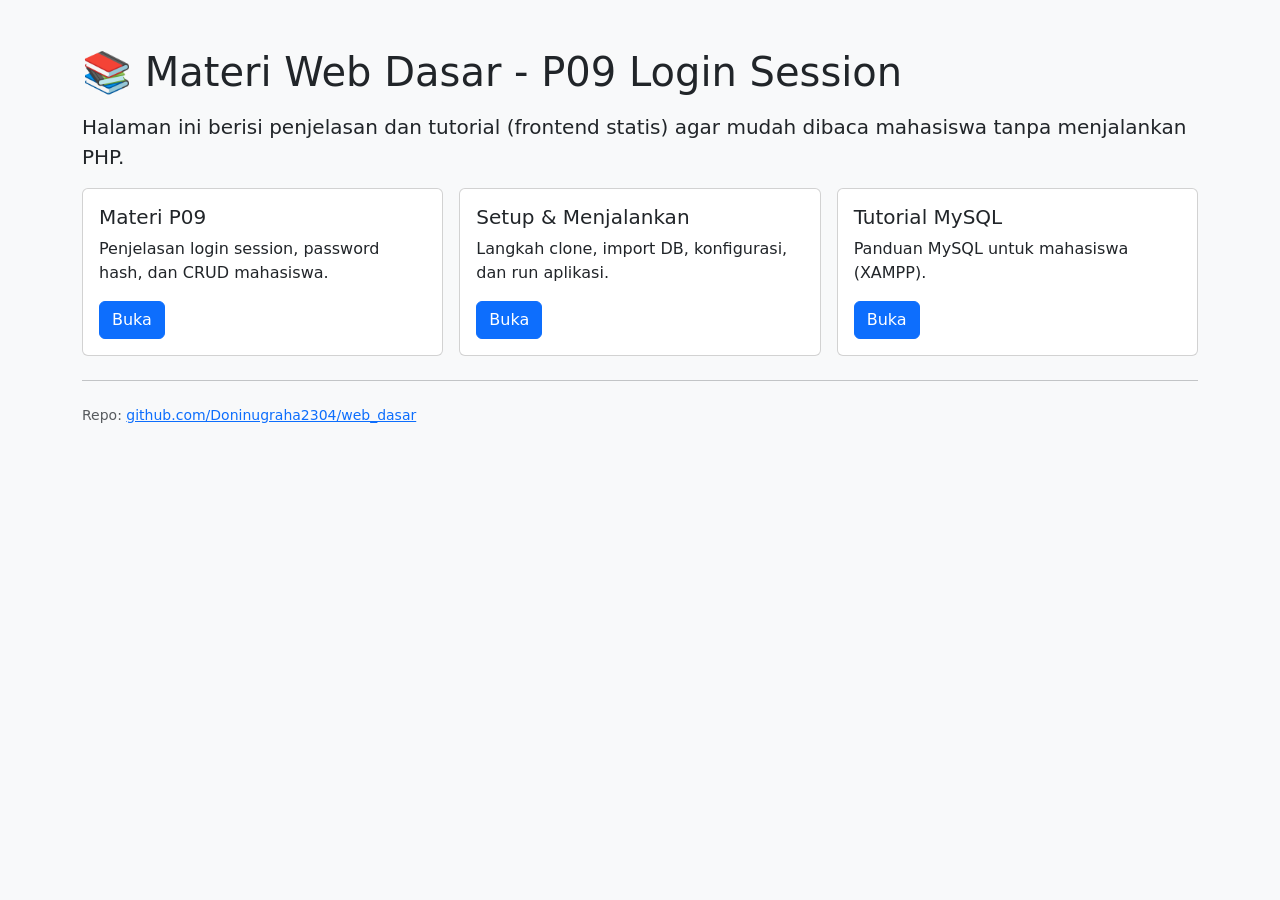
==== site/index.html @ 20e13024 "Tambah konfigurasi Vercel untuk frontend statis (materi & tutorial)" ====
<!doctype html>
<html lang="id">
<head>
  <meta charset="UTF-8">
  <meta name="viewport" content="width=device-width, initial-scale=1">
  <title>Materi Web Dasar - P09 Login Session</title>
  <link href="https://cdn.jsdelivr.net/npm/bootstrap@5.3.3/dist/css/bootstrap.min.css" rel="stylesheet">
</head>
<body class="bg-light">
  <div class="container py-5">
    <h1 class="mb-3">📚 Materi Web Dasar - P09 Login Session</h1>
    <p class="lead">Halaman ini berisi penjelasan dan tutorial (frontend statis) agar mudah dibaca mahasiswa tanpa menjalankan PHP.</p>

    <div class="row g-3">
      <div class="col-md-4">
        <div class="card h-100">
          <div class="card-body">
            <h5 class="card-title">Materi P09</h5>
            <p class="card-text">Penjelasan login session, password hash, dan CRUD mahasiswa.</p>
            <a href="materi.html" class="btn btn-primary">Buka</a>
          </div>
        </div>
      </div>
      <div class="col-md-4">
        <div class="card h-100">
          <div class="card-body">
            <h5 class="card-title">Setup & Menjalankan</h5>
            <p class="card-text">Langkah clone, import DB, konfigurasi, dan run aplikasi.</p>
            <a href="setup.html" class="btn btn-primary">Buka</a>
          </div>
        </div>
      </div>
      <div class="col-md-4">
        <div class="card h-100">
          <div class="card-body">
            <h5 class="card-title">Tutorial MySQL</h5>
            <p class="card-text">Panduan MySQL untuk mahasiswa (XAMPP).</p>
            <a href="tutorial-mysql.html" class="btn btn-primary">Buka</a>
          </div>
        </div>
      </div>
    </div>

    <hr class="my-4">
    <p class="small text-muted">Repo: <a href="https://github.com/Doninugraha2304/web_dasar">github.com/Doninugraha2304/web_dasar</a></p>
  </div>
</body>
</html>
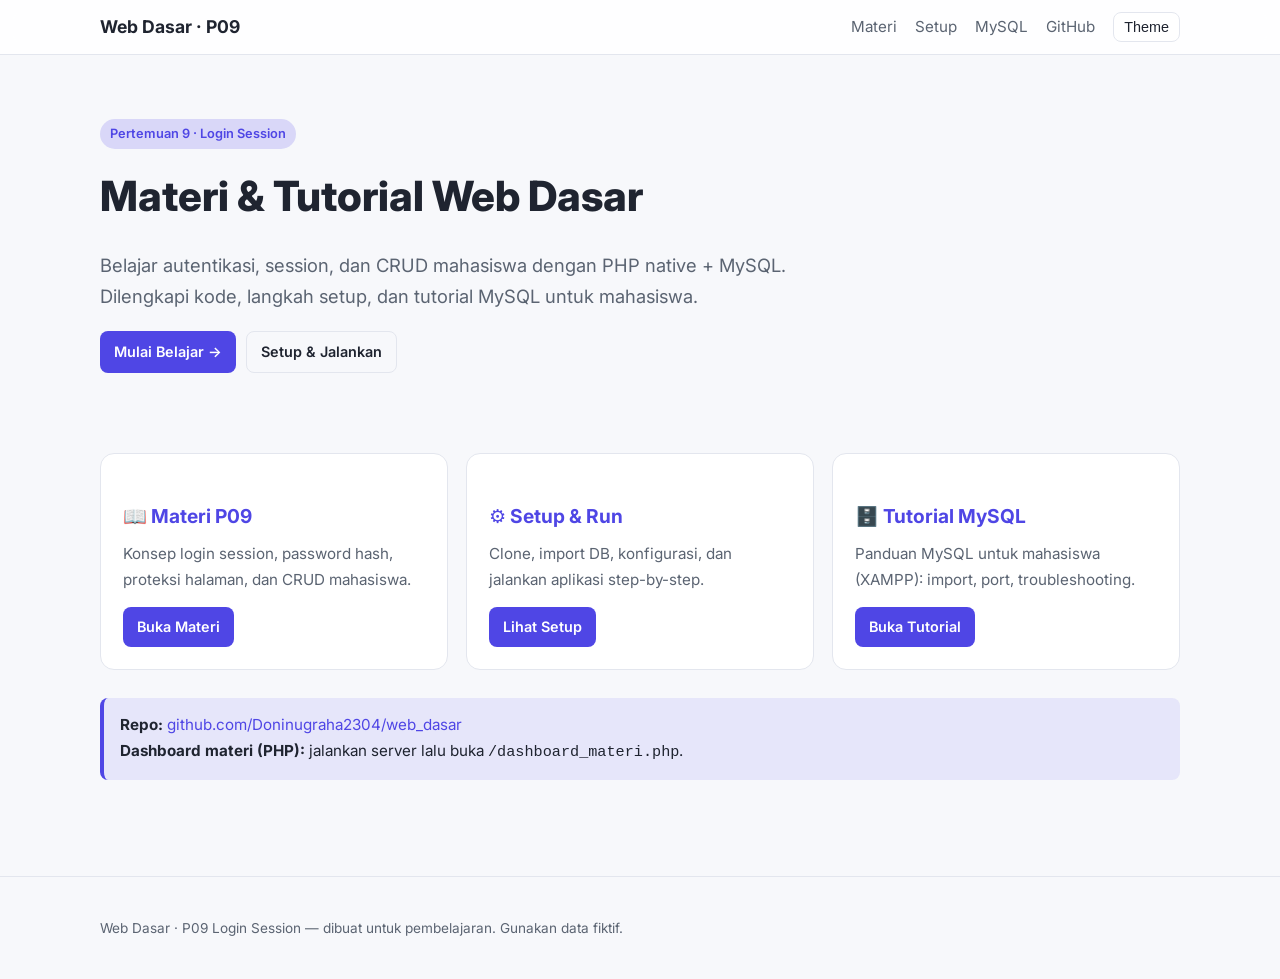
==== commit b07a8979: "Redesign dokumentasi frontend ala Claude (dark/light, copy code, sidebar)" ====
--- a/site/index.html
+++ b/site/index.html
@@ -3,46 +3,70 @@
 <head>
   <meta charset="UTF-8">
   <meta name="viewport" content="width=device-width, initial-scale=1">
-  <title>Materi Web Dasar - P09 Login Session</title>
-  <link href="https://cdn.jsdelivr.net/npm/bootstrap@5.3.3/dist/css/bootstrap.min.css" rel="stylesheet">
+  <title>Materi Web Dasar — P09 Login Session</title>
+  <link rel="preconnect" href="https://fonts.googleapis.com">
+  <link href="https://fonts.googleapis.com/css2?family=Inter:wght@400;600;700;800&family=JetBrains+Mono:wght@400;600&display=swap" rel="stylesheet">
+  <link href="assets/style.css" rel="stylesheet">
 </head>
-<body class="bg-light">
-  <div class="container py-5">
-    <h1 class="mb-3">📚 Materi Web Dasar - P09 Login Session</h1>
-    <p class="lead">Halaman ini berisi penjelasan dan tutorial (frontend statis) agar mudah dibaca mahasiswa tanpa menjalankan PHP.</p>
+<body>
+  <nav class="navbar">
+    <div class="container" style="display:flex;justify-content:space-between;align-items:center;">
+      <a class="brand" href="index.html">Web Dasar · P09</a>
+      <div class="nav-links">
+        <a href="materi.html">Materi</a>
+        <a href="setup.html">Setup</a>
+        <a href="tutorial-mysql.html">MySQL</a>
+        <a href="https://github.com/Doninugraha2304/web_dasar" target="_blank">GitHub</a>
+        <button id="themeToggle" class="toggle-btn">Theme</button>
+      </div>
+    </div>
+  </nav>
 
-    <div class="row g-3">
-      <div class="col-md-4">
-        <div class="card h-100">
-          <div class="card-body">
-            <h5 class="card-title">Materi P09</h5>
-            <p class="card-text">Penjelasan login session, password hash, dan CRUD mahasiswa.</p>
-            <a href="materi.html" class="btn btn-primary">Buka</a>
-          </div>
+  <header class="hero">
+    <div class="container">
+      <span class="badge-soft">Pertemuan 9 · Login Session</span>
+      <h1>Materi & Tutorial Web Dasar</h1>
+      <p>Belajar autentikasi, session, dan CRUD mahasiswa dengan PHP native + MySQL. Dilengkapi kode, langkah setup, dan tutorial MySQL untuk mahasiswa.</p>
+      <div style="display:flex;gap:10px;margin-top:18px;">
+        <a class="btn" href="materi.html">Mulai Belajar →</a>
+        <a class="btn btn-outline" href="setup.html">Setup & Jalankan</a>
+      </div>
+    </div>
+  </header>
+
+  <section class="section">
+    <div class="container">
+      <div class="grid grid-3">
+        <div class="card">
+          <h3>📖 Materi P09</h3>
+          <p>Konsep login session, password hash, proteksi halaman, dan CRUD mahasiswa.</p>
+          <a class="btn" href="materi.html">Buka Materi</a>
+        </div>
+        <div class="card">
+          <h3>⚙️ Setup & Run</h3>
+          <p>Clone, import DB, konfigurasi, dan jalankan aplikasi step-by-step.</p>
+          <a class="btn" href="setup.html">Lihat Setup</a>
+        </div>
+        <div class="card">
+          <h3>🗄️ Tutorial MySQL</h3>
+          <p>Panduan MySQL untuk mahasiswa (XAMPP): import, port, troubleshooting.</p>
+          <a class="btn" href="tutorial-mysql.html">Buka Tutorial</a>
         </div>
       </div>
-      <div class="col-md-4">
-        <div class="card h-100">
-          <div class="card-body">
-            <h5 class="card-title">Setup & Menjalankan</h5>
-            <p class="card-text">Langkah clone, import DB, konfigurasi, dan run aplikasi.</p>
-            <a href="setup.html" class="btn btn-primary">Buka</a>
-          </div>
-        </div>
-      </div>
-      <div class="col-md-4">
-        <div class="card h-100">
-          <div class="card-body">
-            <h5 class="card-title">Tutorial MySQL</h5>
-            <p class="card-text">Panduan MySQL untuk mahasiswa (XAMPP).</p>
-            <a href="tutorial-mysql.html" class="btn btn-primary">Buka</a>
-          </div>
-        </div>
+
+      <div class="callout" style="margin-top:28px;">
+        <strong>Repo:</strong> <a href="https://github.com/Doninugraha2304/web_dasar" target="_blank">github.com/Doninugraha2304/web_dasar</a><br>
+        <strong>Dashboard materi (PHP):</strong> jalankan server lalu buka <code>/dashboard_materi.php</code>.
       </div>
     </div>
+  </section>
 
-    <hr class="my-4">
-    <p class="small text-muted">Repo: <a href="https://github.com/Doninugraha2304/web_dasar">github.com/Doninugraha2304/web_dasar</a></p>
-  </div>
+  <footer>
+    <div class="container">
+      Web Dasar · P09 Login Session — dibuat untuk pembelajaran. Gunakan data fiktif.
+    </div>
+  </footer>
+
+  <script src="assets/app.js"></script>
 </body>
 </html>
--- a/site/assets/style.css
+++ b/site/assets/style.css
@@ -0,0 +1,139 @@
+:root {
+  --bg: #0f1115;
+  --panel: #171a21;
+  --card: #1e222b;
+  --text: #e6e8ec;
+  --muted: #9aa3b2;
+  --accent: #7c8cff;
+  --accent-2: #4fd1c5;
+  --border: #2a2f3a;
+  --code-bg: #0b0d12;
+  --success: #4ade80;
+  --warning: #fbbf24;
+}
+[data-theme="light"] {
+  --bg: #f7f8fb;
+  --panel: #ffffff;
+  --card: #ffffff;
+  --text: #1f2430;
+  --muted: #5b6472;
+  --accent: #4f46e5;
+  --accent-2: #0ea5e9;
+  --border: #e3e6ee;
+  --code-bg: #0f172a;
+}
+* { box-sizing: border-box; }
+html { scroll-behavior: smooth; }
+body {
+  margin: 0;
+  font-family: "Inter", "Segoe UI", system-ui, -apple-system, sans-serif;
+  background: var(--bg);
+  color: var(--text);
+  line-height: 1.7;
+}
+a { color: var(--accent); text-decoration: none; }
+a:hover { text-decoration: underline; }
+
+.navbar {
+  position: sticky; top: 0; z-index: 1000;
+  background: color-mix(in srgb, var(--panel) 85%, transparent);
+  backdrop-filter: blur(10px);
+  border-bottom: 1px solid var(--border);
+  padding: 12px 0;
+}
+.navbar .brand { font-weight: 700; font-size: 1.1rem; color: var(--text); }
+.navbar .nav-links { display: flex; gap: 18px; align-items: center; }
+.navbar .nav-links a { color: var(--muted); font-size: 0.95rem; }
+.navbar .nav-links a:hover { color: var(--text); text-decoration: none; }
+.toggle-btn {
+  background: var(--card); border: 1px solid var(--border); color: var(--text);
+  border-radius: 8px; padding: 6px 10px; cursor: pointer; font-size: 0.9rem;
+}
+
+.container { max-width: 1120px; margin: 0 auto; padding: 0 20px; }
+.hero {
+  padding: 64px 0 40px;
+}
+.hero h1 { font-size: 2.6rem; font-weight: 800; margin: 0 0 12px; }
+.hero p { color: var(--muted); font-size: 1.15rem; max-width: 720px; }
+.badge-soft {
+  display: inline-block; padding: 4px 10px; border-radius: 999px;
+  background: color-mix(in srgb, var(--accent) 18%, transparent);
+  color: var(--accent); font-size: 0.8rem; font-weight: 600; margin-bottom: 12px;
+}
+
+.grid { display: grid; gap: 18px; }
+.grid-3 { grid-template-columns: repeat(auto-fit, minmax(260px, 1fr)); }
+
+.card {
+  background: var(--card); border: 1px solid var(--border);
+  border-radius: 14px; padding: 22px; transition: transform .2s, border-color .2s;
+}
+.card:hover { transform: translateY(-4px); border-color: var(--accent); }
+.card h3 { margin: 0 0 8px; font-size: 1.15rem; }
+.card p { color: var(--muted); margin: 0 0 14px; font-size: 0.95rem; }
+.btn {
+  display: inline-flex; align-items: center; gap: 6px;
+  background: var(--accent); color: #fff; border: none;
+  padding: 8px 14px; border-radius: 8px; font-weight: 600; font-size: 0.9rem;
+  cursor: pointer; transition: opacity .2s;
+}
+.btn:hover { opacity: .85; text-decoration: none; color: #fff; }
+.btn-outline {
+  background: transparent; border: 1px solid var(--border); color: var(--text);
+}
+
+.section { padding: 40px 0; }
+.section h2 { font-size: 1.6rem; margin: 0 0 16px; }
+.section h3 { font-size: 1.2rem; margin: 24px 0 8px; color: var(--accent); }
+
+.layout { display: grid; grid-template-columns: 240px 1fr; gap: 32px; }
+@media (max-width: 860px) { .layout { grid-template-columns: 1fr; } }
+
+.sidebar {
+  position: sticky; top: 80px; align-self: start;
+  background: var(--panel); border: 1px solid var(--border); border-radius: 12px;
+  padding: 16px;
+}
+.sidebar a { display: block; color: var(--muted); padding: 6px 8px; border-radius: 6px; font-size: 0.9rem; }
+.sidebar a:hover { background: var(--card); color: var(--text); text-decoration: none; }
+.sidebar .title { font-size: 0.75rem; text-transform: uppercase; color: var(--muted); margin-bottom: 8px; letter-spacing: .08em; }
+
+.code-block {
+  background: var(--code-bg); border: 1px solid var(--border); border-radius: 10px;
+  padding: 16px; position: relative; overflow-x: auto; margin: 12px 0;
+  font-family: "JetBrains Mono", "Fira Code", Consolas, monospace;
+  font-size: 0.88rem; line-height: 1.6;
+}
+.code-block pre { margin: 0; color: #e2e8f0; white-space: pre; }
+.copy-btn {
+  position: absolute; top: 8px; right: 8px;
+  background: var(--card); border: 1px solid var(--border); color: var(--muted);
+  border-radius: 6px; padding: 4px 8px; font-size: 0.75rem; cursor: pointer;
+}
+.copy-btn:hover { color: var(--text); }
+
+.callout {
+  border-left: 4px solid var(--accent); background: color-mix(in srgb, var(--accent) 10%, transparent);
+  padding: 14px 16px; border-radius: 8px; margin: 16px 0; font-size: 0.95rem;
+}
+.callout.success { border-color: var(--success); background: color-mix(in srgb, var(--success) 10%, transparent); }
+.callout.warning { border-color: var(--warning); background: color-mix(in srgb, var(--warning) 10%, transparent); }
+
+.step { display: flex; gap: 14px; margin: 14px 0; }
+.step .num {
+  flex: 0 0 34px; height: 34px; border-radius: 50%;
+  background: var(--accent); color: #fff; display: flex; align-items: center; justify-content: center;
+  font-weight: 700; font-size: 0.9rem;
+}
+.step .body { flex: 1; }
+.step .body h4 { margin: 0 0 4px; font-size: 1rem; }
+.step .body p { color: var(--muted); margin: 0; font-size: 0.95rem; }
+
+table { width: 100%; border-collapse: collapse; margin: 12px 0; }
+table th, table td { padding: 10px 12px; border: 1px solid var(--border); font-size: 0.9rem; }
+table th { background: var(--panel); }
+
+footer { padding: 40px 0; color: var(--muted); font-size: 0.85rem; border-top: 1px solid var(--border); margin-top: 40px; }
+ul.clean { padding-left: 18px; }
+ul.clean li { margin: 6px 0; }
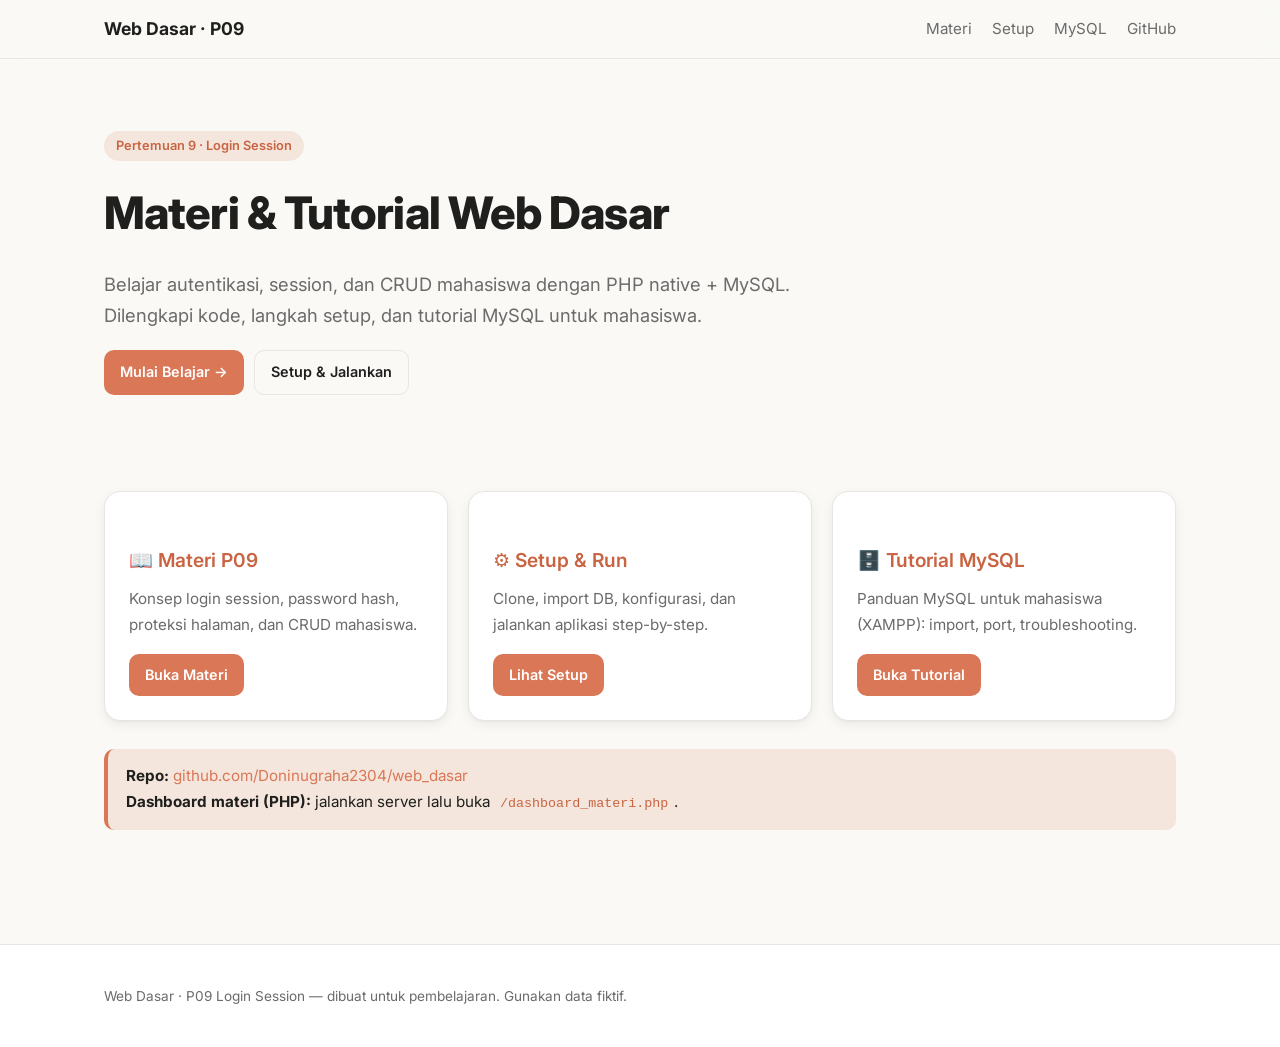
==== commit e274ae8e: "Light mode only dengan tema warna Claude (warm cream + terracotta)" ====
--- a/site/index.html
+++ b/site/index.html
@@ -17,7 +17,6 @@
         <a href="setup.html">Setup</a>
         <a href="tutorial-mysql.html">MySQL</a>
         <a href="https://github.com/Doninugraha2304/web_dasar" target="_blank">GitHub</a>
-        <button id="themeToggle" class="toggle-btn">Theme</button>
       </div>
     </div>
   </nav>
--- a/site/assets/style.css
+++ b/site/assets/style.css
@@ -1,26 +1,18 @@
 :root {
-  --bg: #0f1115;
-  --panel: #171a21;
-  --card: #1e222b;
-  --text: #e6e8ec;
-  --muted: #9aa3b2;
-  --accent: #7c8cff;
-  --accent-2: #4fd1c5;
-  --border: #2a2f3a;
-  --code-bg: #0b0d12;
-  --success: #4ade80;
-  --warning: #fbbf24;
-}
-[data-theme="light"] {
-  --bg: #f7f8fb;
+  --bg: #faf9f6;
   --panel: #ffffff;
   --card: #ffffff;
-  --text: #1f2430;
-  --muted: #5b6472;
-  --accent: #4f46e5;
-  --accent-2: #0ea5e9;
-  --border: #e3e6ee;
-  --code-bg: #0f172a;
+  --text: #1f1f1e;
+  --muted: #6b6b6b;
+  --accent: #D97757;
+  --accent-hover: #C96442;
+  --accent-soft: #f4e6dc;
+  --border: #e8e6e1;
+  --code-bg: #f2f1ed;
+  --code-text: #2b2b2a;
+  --success: #2f7d4f;
+  --warning: #b45309;
+  --shadow: 0 1px 2px rgba(0,0,0,0.04), 0 4px 12px rgba(0,0,0,0.06);
 }
 * { box-sizing: border-box; }
 html { scroll-behavior: smooth; }
@@ -32,108 +24,107 @@
   line-height: 1.7;
 }
 a { color: var(--accent); text-decoration: none; }
-a:hover { text-decoration: underline; }
+a:hover { color: var(--accent-hover); text-decoration: underline; }
 
 .navbar {
   position: sticky; top: 0; z-index: 1000;
-  background: color-mix(in srgb, var(--panel) 85%, transparent);
+  background: rgba(250,249,246,0.85);
   backdrop-filter: blur(10px);
   border-bottom: 1px solid var(--border);
-  padding: 12px 0;
+  padding: 14px 0;
 }
 .navbar .brand { font-weight: 700; font-size: 1.1rem; color: var(--text); }
-.navbar .nav-links { display: flex; gap: 18px; align-items: center; }
+.navbar .nav-links { display: flex; gap: 20px; align-items: center; }
 .navbar .nav-links a { color: var(--muted); font-size: 0.95rem; }
 .navbar .nav-links a:hover { color: var(--text); text-decoration: none; }
-.toggle-btn {
-  background: var(--card); border: 1px solid var(--border); color: var(--text);
-  border-radius: 8px; padding: 6px 10px; cursor: pointer; font-size: 0.9rem;
+
+.container { max-width: 1120px; margin: 0 auto; padding: 0 24px; }
+.hero { padding: 72px 0 48px; }
+.hero h1 { font-size: 2.8rem; font-weight: 800; margin: 0 0 12px; letter-spacing: -0.02em; }
+.hero p { color: var(--muted); font-size: 1.15rem; max-width: 720px; }
+
+.badge-soft {
+  display: inline-block; padding: 4px 12px; border-radius: 999px;
+  background: var(--accent-soft); color: var(--accent-hover);
+  font-size: 0.8rem; font-weight: 600; margin-bottom: 14px;
 }
 
-.container { max-width: 1120px; margin: 0 auto; padding: 0 20px; }
-.hero {
-  padding: 64px 0 40px;
-}
-.hero h1 { font-size: 2.6rem; font-weight: 800; margin: 0 0 12px; }
-.hero p { color: var(--muted); font-size: 1.15rem; max-width: 720px; }
-.badge-soft {
-  display: inline-block; padding: 4px 10px; border-radius: 999px;
-  background: color-mix(in srgb, var(--accent) 18%, transparent);
-  color: var(--accent); font-size: 0.8rem; font-weight: 600; margin-bottom: 12px;
-}
-
-.grid { display: grid; gap: 18px; }
+.grid { display: grid; gap: 20px; }
 .grid-3 { grid-template-columns: repeat(auto-fit, minmax(260px, 1fr)); }
 
 .card {
   background: var(--card); border: 1px solid var(--border);
-  border-radius: 14px; padding: 22px; transition: transform .2s, border-color .2s;
+  border-radius: 16px; padding: 24px; box-shadow: var(--shadow);
+  transition: transform .2s, box-shadow .2s;
 }
-.card:hover { transform: translateY(-4px); border-color: var(--accent); }
+.card:hover { transform: translateY(-3px); box-shadow: 0 6px 20px rgba(0,0,0,0.08); }
 .card h3 { margin: 0 0 8px; font-size: 1.15rem; }
-.card p { color: var(--muted); margin: 0 0 14px; font-size: 0.95rem; }
+.card p { color: var(--muted); margin: 0 0 16px; font-size: 0.95rem; }
+
 .btn {
   display: inline-flex; align-items: center; gap: 6px;
   background: var(--accent); color: #fff; border: none;
-  padding: 8px 14px; border-radius: 8px; font-weight: 600; font-size: 0.9rem;
-  cursor: pointer; transition: opacity .2s;
+  padding: 9px 16px; border-radius: 10px; font-weight: 600; font-size: 0.9rem;
+  cursor: pointer; transition: background .2s;
 }
-.btn:hover { opacity: .85; text-decoration: none; color: #fff; }
+.btn:hover { background: var(--accent-hover); text-decoration: none; color: #fff; }
 .btn-outline {
   background: transparent; border: 1px solid var(--border); color: var(--text);
 }
+.btn-outline:hover { background: var(--accent-soft); color: var(--accent-hover); }
 
-.section { padding: 40px 0; }
-.section h2 { font-size: 1.6rem; margin: 0 0 16px; }
-.section h3 { font-size: 1.2rem; margin: 24px 0 8px; color: var(--accent); }
+.section { padding: 48px 0; }
+.section h2 { font-size: 1.7rem; margin: 0 0 18px; font-weight: 700; }
+.section h3 { font-size: 1.2rem; margin: 28px 0 10px; color: var(--accent-hover); font-weight: 600; }
 
-.layout { display: grid; grid-template-columns: 240px 1fr; gap: 32px; }
+.layout { display: grid; grid-template-columns: 240px 1fr; gap: 36px; }
 @media (max-width: 860px) { .layout { grid-template-columns: 1fr; } }
 
 .sidebar {
-  position: sticky; top: 80px; align-self: start;
-  background: var(--panel); border: 1px solid var(--border); border-radius: 12px;
-  padding: 16px;
+  position: sticky; top: 88px; align-self: start;
+  background: var(--panel); border: 1px solid var(--border); border-radius: 14px;
+  padding: 18px; box-shadow: var(--shadow);
 }
-.sidebar a { display: block; color: var(--muted); padding: 6px 8px; border-radius: 6px; font-size: 0.9rem; }
-.sidebar a:hover { background: var(--card); color: var(--text); text-decoration: none; }
-.sidebar .title { font-size: 0.75rem; text-transform: uppercase; color: var(--muted); margin-bottom: 8px; letter-spacing: .08em; }
+.sidebar a { display: block; color: var(--muted); padding: 7px 10px; border-radius: 8px; font-size: 0.9rem; }
+.sidebar a:hover { background: var(--accent-soft); color: var(--accent-hover); text-decoration: none; }
+.sidebar .title { font-size: 0.72rem; text-transform: uppercase; color: var(--muted); margin-bottom: 10px; letter-spacing: .1em; font-weight: 600; }
 
 .code-block {
-  background: var(--code-bg); border: 1px solid var(--border); border-radius: 10px;
-  padding: 16px; position: relative; overflow-x: auto; margin: 12px 0;
+  background: var(--code-bg); border: 1px solid var(--border); border-radius: 12px;
+  padding: 18px; position: relative; overflow-x: auto; margin: 14px 0;
   font-family: "JetBrains Mono", "Fira Code", Consolas, monospace;
-  font-size: 0.88rem; line-height: 1.6;
+  font-size: 0.88rem; line-height: 1.65; color: var(--code-text);
 }
-.code-block pre { margin: 0; color: #e2e8f0; white-space: pre; }
+.code-block pre { margin: 0; white-space: pre; }
 .copy-btn {
-  position: absolute; top: 8px; right: 8px;
-  background: var(--card); border: 1px solid var(--border); color: var(--muted);
-  border-radius: 6px; padding: 4px 8px; font-size: 0.75rem; cursor: pointer;
+  position: absolute; top: 10px; right: 10px;
+  background: #fff; border: 1px solid var(--border); color: var(--muted);
+  border-radius: 8px; padding: 4px 10px; font-size: 0.75rem; cursor: pointer; font-weight: 600;
 }
-.copy-btn:hover { color: var(--text); }
+.copy-btn:hover { color: var(--accent-hover); border-color: var(--accent); }
 
 .callout {
-  border-left: 4px solid var(--accent); background: color-mix(in srgb, var(--accent) 10%, transparent);
-  padding: 14px 16px; border-radius: 8px; margin: 16px 0; font-size: 0.95rem;
+  border-left: 4px solid var(--accent); background: var(--accent-soft);
+  padding: 14px 18px; border-radius: 10px; margin: 18px 0; font-size: 0.95rem;
 }
-.callout.success { border-color: var(--success); background: color-mix(in srgb, var(--success) 10%, transparent); }
-.callout.warning { border-color: var(--warning); background: color-mix(in srgb, var(--warning) 10%, transparent); }
+.callout.success { border-color: var(--success); background: #e7f2ec; }
+.callout.warning { border-color: var(--warning); background: #fdf3e7; }
 
-.step { display: flex; gap: 14px; margin: 14px 0; }
+.step { display: flex; gap: 16px; margin: 16px 0; }
 .step .num {
-  flex: 0 0 34px; height: 34px; border-radius: 50%;
+  flex: 0 0 36px; height: 36px; border-radius: 50%;
   background: var(--accent); color: #fff; display: flex; align-items: center; justify-content: center;
-  font-weight: 700; font-size: 0.9rem;
+  font-weight: 700; font-size: 0.9rem; box-shadow: 0 2px 6px rgba(217,119,87,0.35);
 }
 .step .body { flex: 1; }
-.step .body h4 { margin: 0 0 4px; font-size: 1rem; }
+.step .body h4 { margin: 0 0 4px; font-size: 1.02rem; font-weight: 600; }
 .step .body p { color: var(--muted); margin: 0; font-size: 0.95rem; }
 
-table { width: 100%; border-collapse: collapse; margin: 12px 0; }
-table th, table td { padding: 10px 12px; border: 1px solid var(--border); font-size: 0.9rem; }
-table th { background: var(--panel); }
+table { width: 100%; border-collapse: collapse; margin: 12px 0; border-radius: 10px; overflow: hidden; }
+table th, table td { padding: 11px 14px; border: 1px solid var(--border); font-size: 0.9rem; }
+table th { background: var(--accent-soft); color: var(--accent-hover); font-weight: 600; }
 
-footer { padding: 40px 0; color: var(--muted); font-size: 0.85rem; border-top: 1px solid var(--border); margin-top: 40px; }
-ul.clean { padding-left: 18px; }
+footer { padding: 40px 0; color: var(--muted); font-size: 0.85rem; border-top: 1px solid var(--border); margin-top: 48px; background: var(--panel); }
+ul.clean { padding-left: 20px; }
 ul.clean li { margin: 6px 0; }
+code { background: var(--accent-soft); color: var(--accent-hover); padding: 2px 6px; border-radius: 6px; font-size: 0.88em; font-family: "JetBrains Mono", Consolas, monospace; }
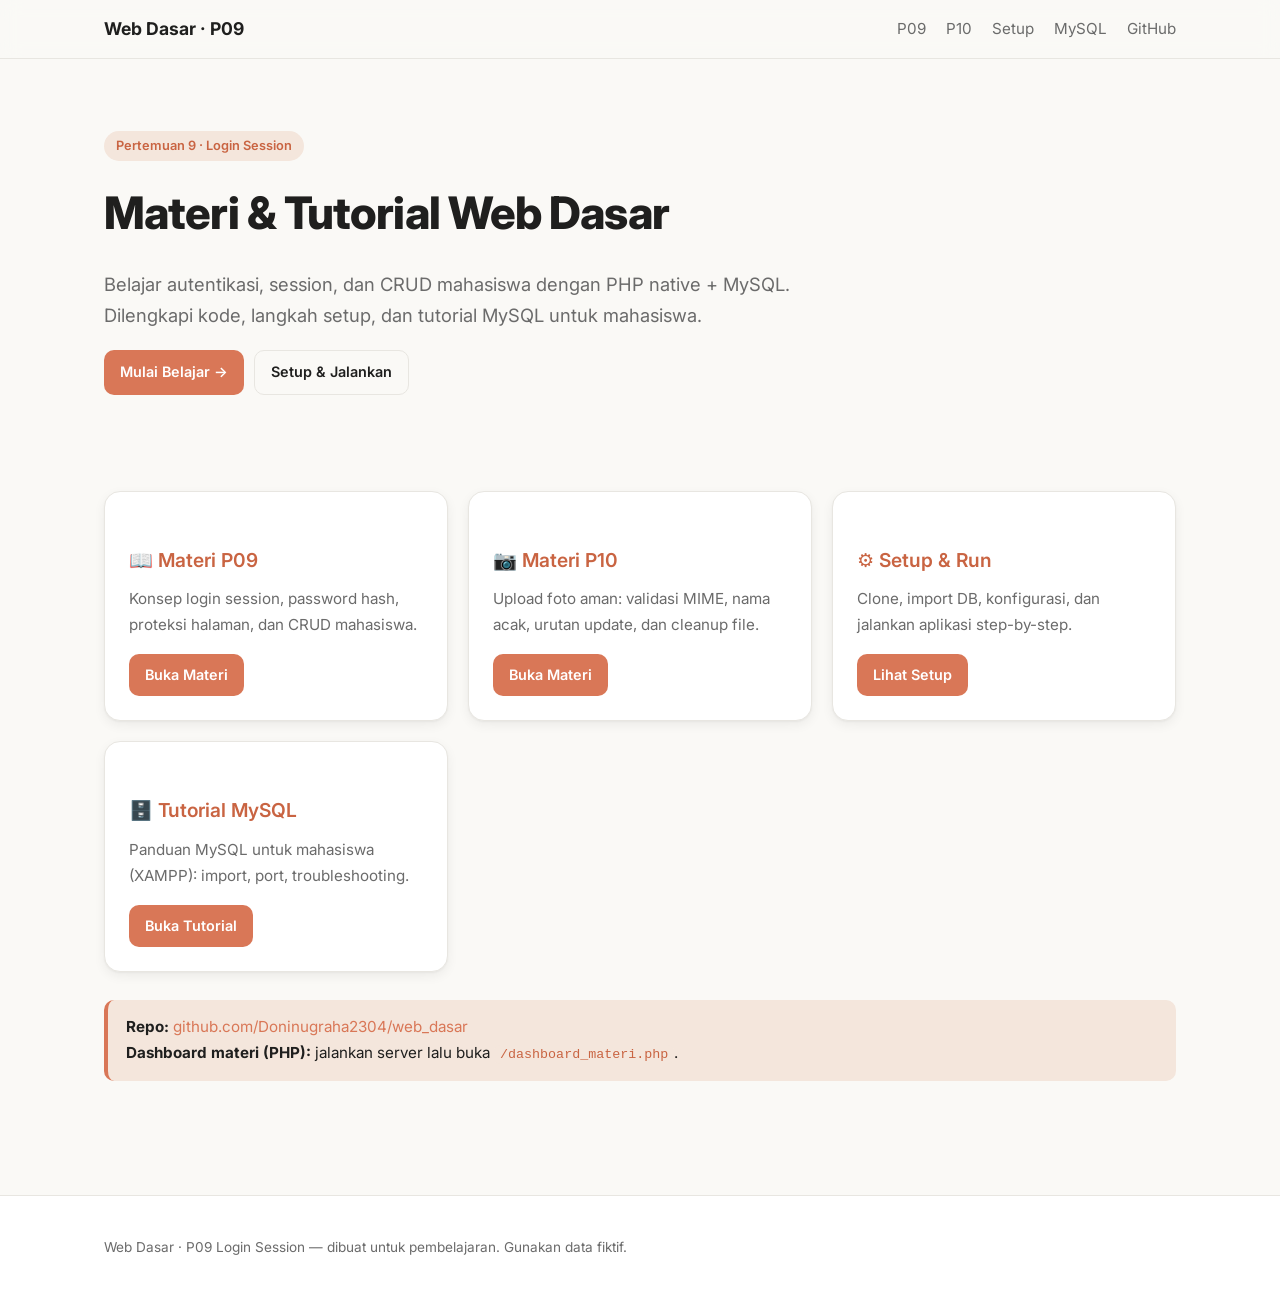
==== commit 6fba6d64: "Monorepo: tambah P10 upload foto + docs/site" ====
--- a/site/index.html
+++ b/site/index.html
@@ -13,7 +13,8 @@
     <div class="container" style="display:flex;justify-content:space-between;align-items:center;">
       <a class="brand" href="index.html">Web Dasar · P09</a>
       <div class="nav-links">
-        <a href="materi.html">Materi</a>
+        <a href="materi.html">P09</a>
+        <a href="p10.html">P10</a>
         <a href="setup.html">Setup</a>
         <a href="tutorial-mysql.html">MySQL</a>
         <a href="https://github.com/Doninugraha2304/web_dasar" target="_blank">GitHub</a>
@@ -40,6 +41,11 @@
           <h3>📖 Materi P09</h3>
           <p>Konsep login session, password hash, proteksi halaman, dan CRUD mahasiswa.</p>
           <a class="btn" href="materi.html">Buka Materi</a>
+        </div>
+        <div class="card">
+          <h3>📷 Materi P10</h3>
+          <p>Upload foto aman: validasi MIME, nama acak, urutan update, dan cleanup file.</p>
+          <a class="btn" href="p10.html">Buka Materi</a>
         </div>
         <div class="card">
           <h3>⚙️ Setup & Run</h3>
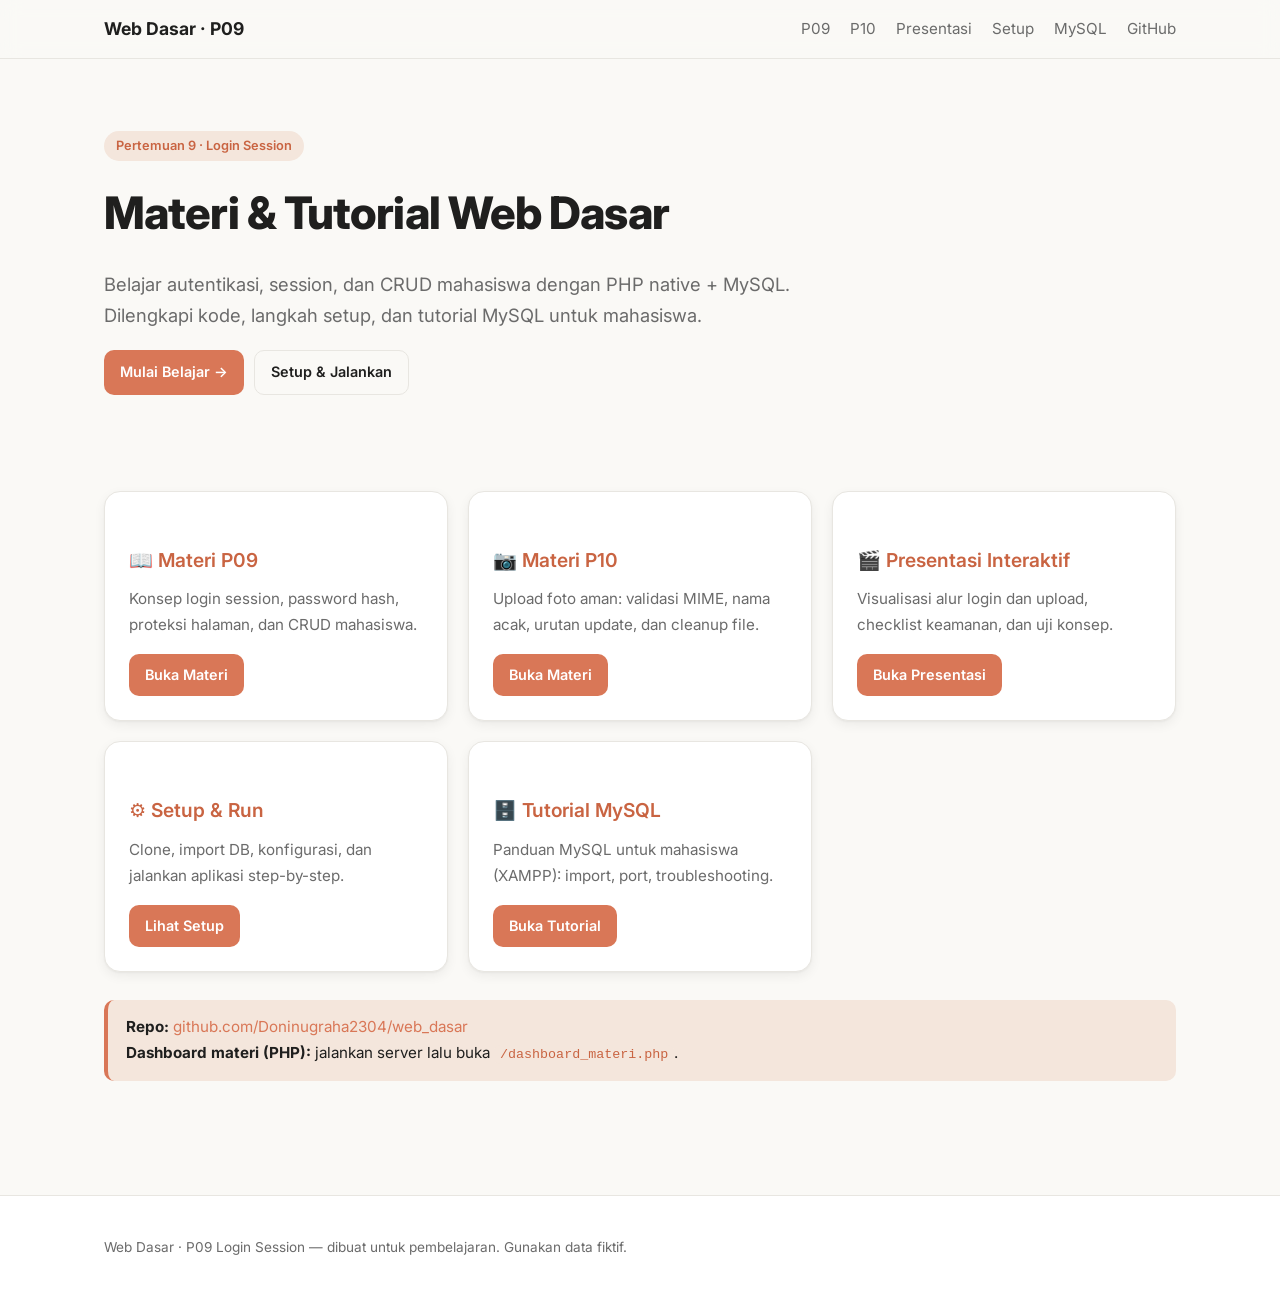
==== commit c00e3d87: "Tambah presentasi interaktif (visualisasi alur, keamanan, quiz)" ====
--- a/site/index.html
+++ b/site/index.html
@@ -15,6 +15,7 @@
       <div class="nav-links">
         <a href="materi.html">P09</a>
         <a href="p10.html">P10</a>
+        <a href="presentasi.html">Presentasi</a>
         <a href="setup.html">Setup</a>
         <a href="tutorial-mysql.html">MySQL</a>
         <a href="https://github.com/Doninugraha2304/web_dasar" target="_blank">GitHub</a>
@@ -48,6 +49,11 @@
           <a class="btn" href="p10.html">Buka Materi</a>
         </div>
         <div class="card">
+          <h3>🎬 Presentasi Interaktif</h3>
+          <p>Visualisasi alur login dan upload, checklist keamanan, dan uji konsep.</p>
+          <a class="btn" href="presentasi.html">Buka Presentasi</a>
+        </div>
+        <div class="card">
           <h3>⚙️ Setup & Run</h3>
           <p>Clone, import DB, konfigurasi, dan jalankan aplikasi step-by-step.</p>
           <a class="btn" href="setup.html">Lihat Setup</a>
--- a/site/assets/style.css
+++ b/site/assets/style.css
@@ -128,3 +128,34 @@
 ul.clean { padding-left: 20px; }
 ul.clean li { margin: 6px 0; }
 code { background: var(--accent-soft); color: var(--accent-hover); padding: 2px 6px; border-radius: 6px; font-size: 0.88em; font-family: "JetBrains Mono", Consolas, monospace; }
+
+/* Presentation / interactive */
+.tabs { display:flex; gap:8px; flex-wrap:wrap; margin:18px 0; }
+.tab-btn {
+  padding:8px 14px; border:1px solid var(--border); background:#fff; color:var(--muted);
+  border-radius:999px; cursor:pointer; font-weight:600; font-size:0.9rem;
+}
+.tab-btn.active { background:var(--accent); color:#fff; border-color:var(--accent); }
+.tab-panel { display:none; }
+.tab-panel.active { display:block; }
+
+.diagram { background:#fff; border:1px solid var(--border); border-radius:14px; padding:20px; box-shadow:var(--shadow); }
+.flow { display:flex; align-items:center; gap:10px; flex-wrap:wrap; justify-content:center; margin:16px 0; }
+.node {
+  background:var(--accent-soft); border:1px solid var(--accent); color:var(--accent-hover);
+  padding:10px 14px; border-radius:12px; font-weight:600; font-size:0.9rem; min-width:110px; text-align:center;
+  transition: transform .2s, background .2s, color .2s;
+}
+.node.active { background:var(--accent); color:#fff; transform: scale(1.06); }
+.arrow { color:var(--muted); font-weight:700; }
+.controls { display:flex; gap:10px; justify-content:center; margin:12px 0; }
+.quiz-option {
+  display:block; width:100%; text-align:left; padding:10px 12px; margin:6px 0;
+  border:1px solid var(--border); border-radius:10px; background:#fff; cursor:pointer;
+}
+.quiz-option.correct { background:#e7f2ec; border-color:var(--success); }
+.quiz-option.wrong { background:#fdecea; border-color:#dc2626; }
+.progress-bar {
+  height:8px; background:var(--border); border-radius:999px; overflow:hidden; margin:10px 0;
+}
+.progress-bar > div { height:100%; background:var(--accent); width:0%; transition:width .3s; }
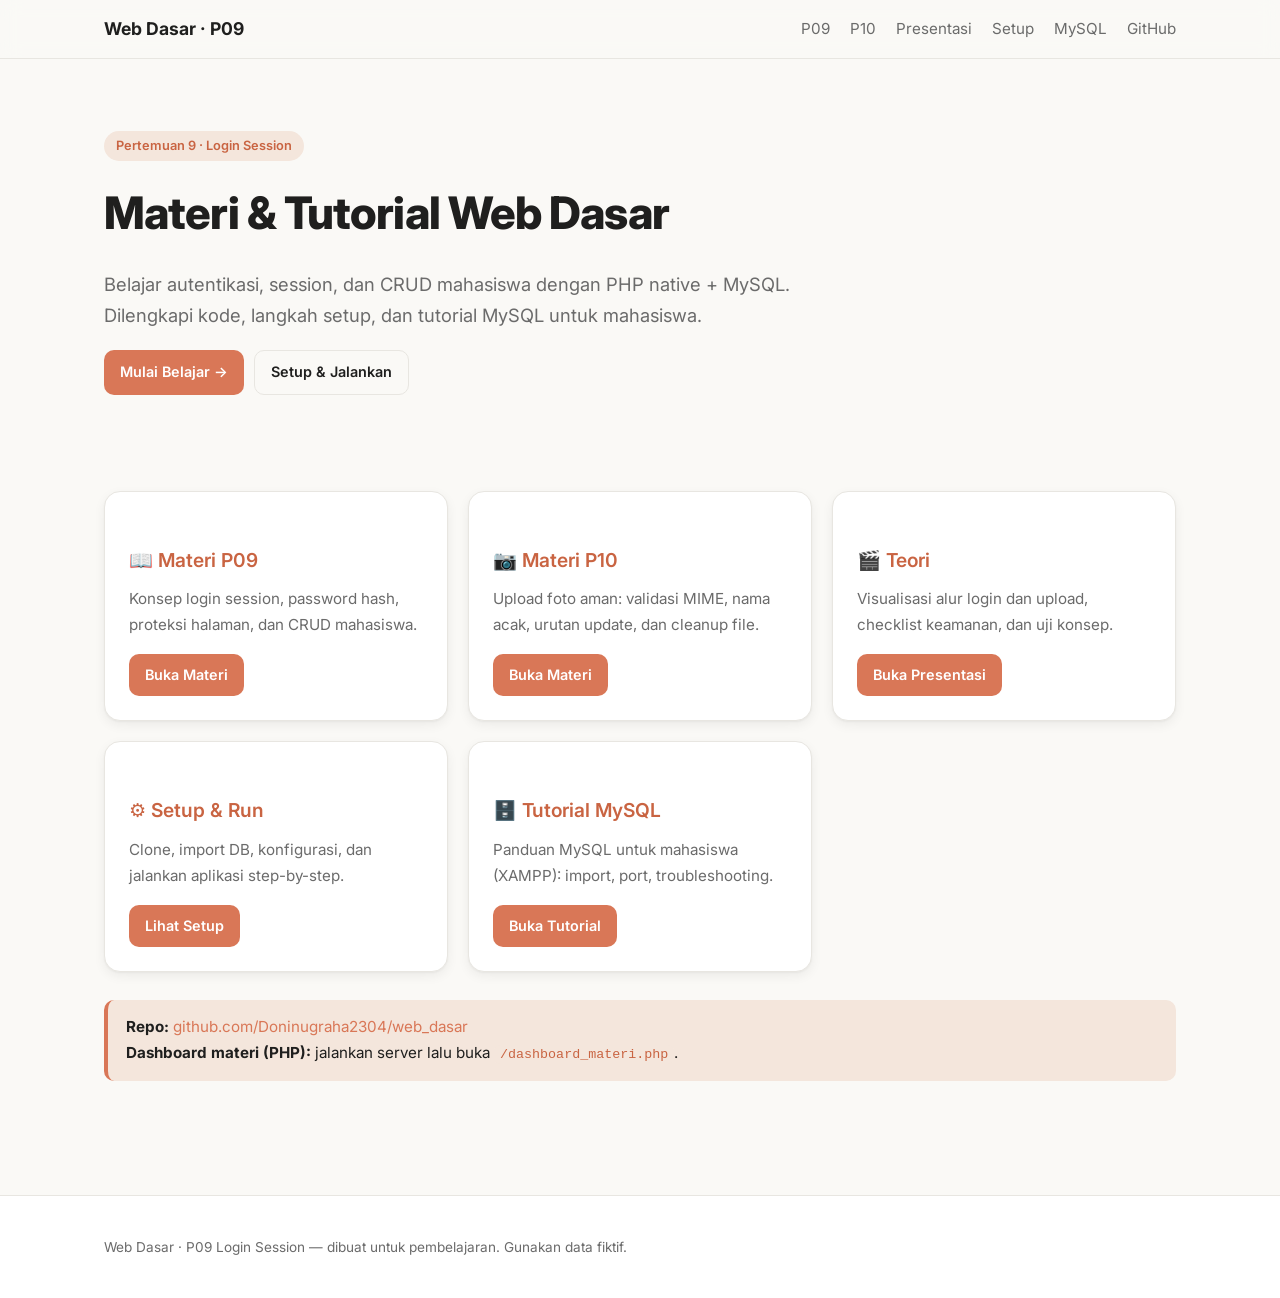
==== commit 8577022f: "Ganti wording Presentasi Interaktif menjadi Teori" ====
--- a/site/index.html
+++ b/site/index.html
@@ -49,7 +49,7 @@
           <a class="btn" href="p10.html">Buka Materi</a>
         </div>
         <div class="card">
-          <h3>🎬 Presentasi Interaktif</h3>
+          <h3>🎬 Teori</h3>
           <p>Visualisasi alur login dan upload, checklist keamanan, dan uji konsep.</p>
           <a class="btn" href="presentasi.html">Buka Presentasi</a>
         </div>
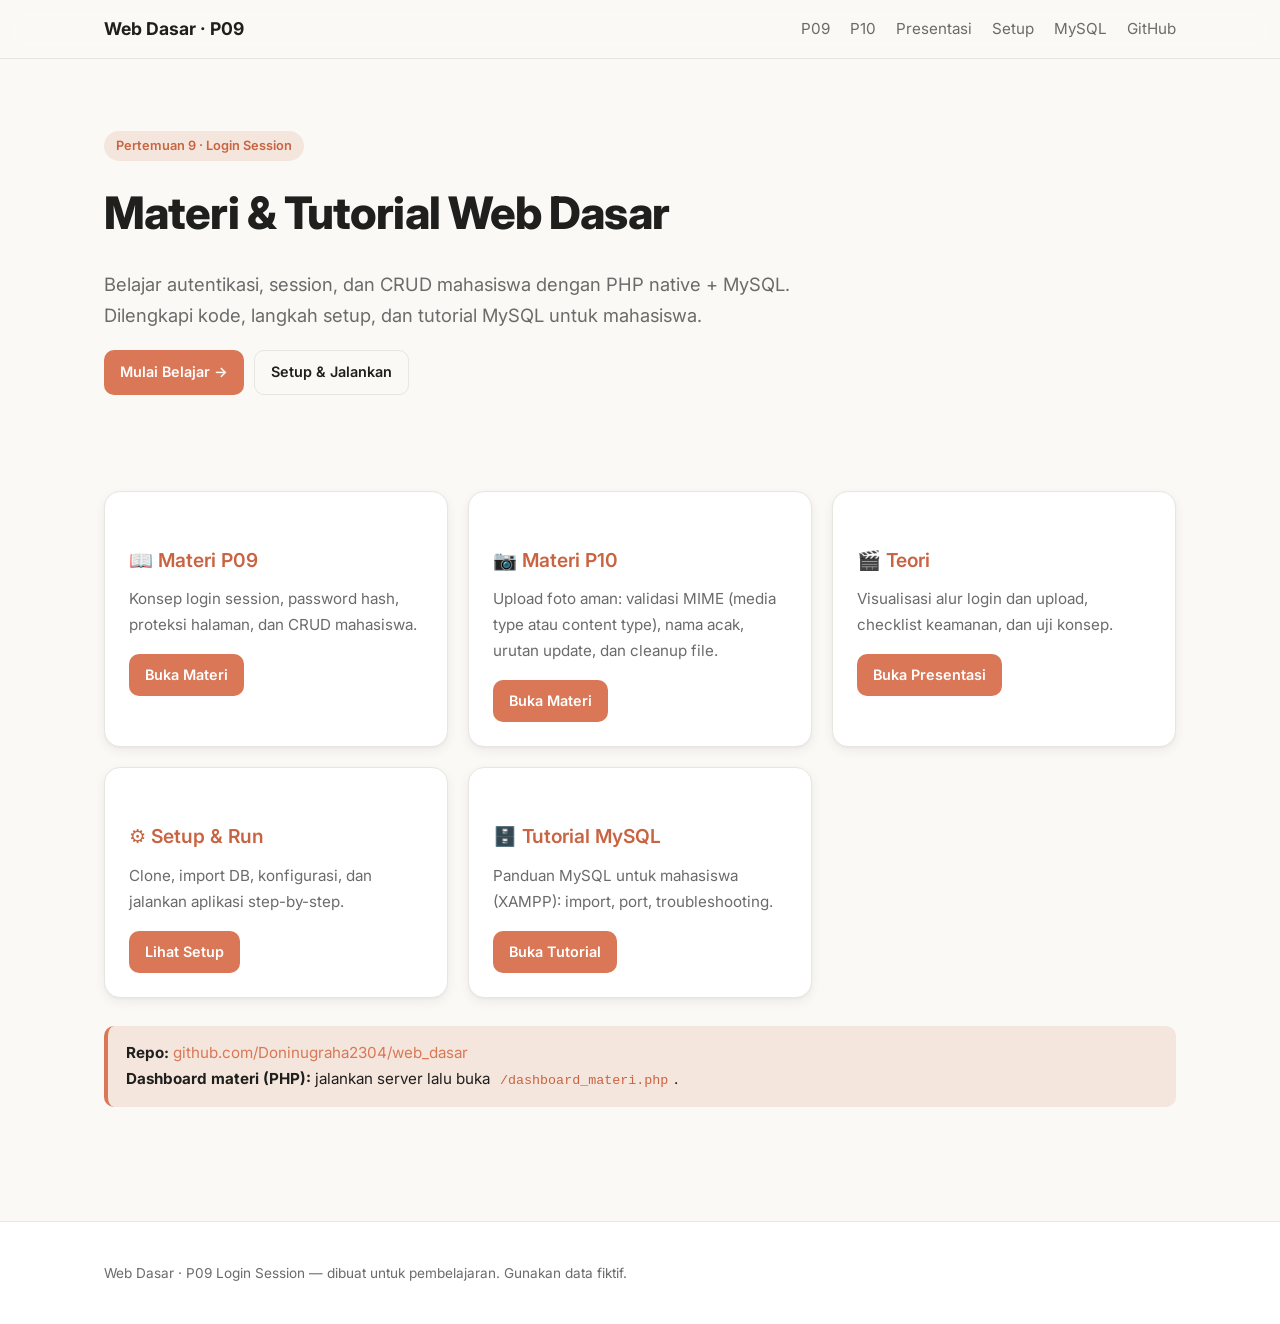
==== commit 91f97cbe: "Tambah penjelasan media type/content type di samping MIME" ====
--- a/site/index.html
+++ b/site/index.html
@@ -45,7 +45,7 @@
         </div>
         <div class="card">
           <h3>📷 Materi P10</h3>
-          <p>Upload foto aman: validasi MIME, nama acak, urutan update, dan cleanup file.</p>
+          <p>Upload foto aman: validasi MIME (media type atau content type), nama acak, urutan update, dan cleanup file.</p>
           <a class="btn" href="p10.html">Buka Materi</a>
         </div>
         <div class="card">
